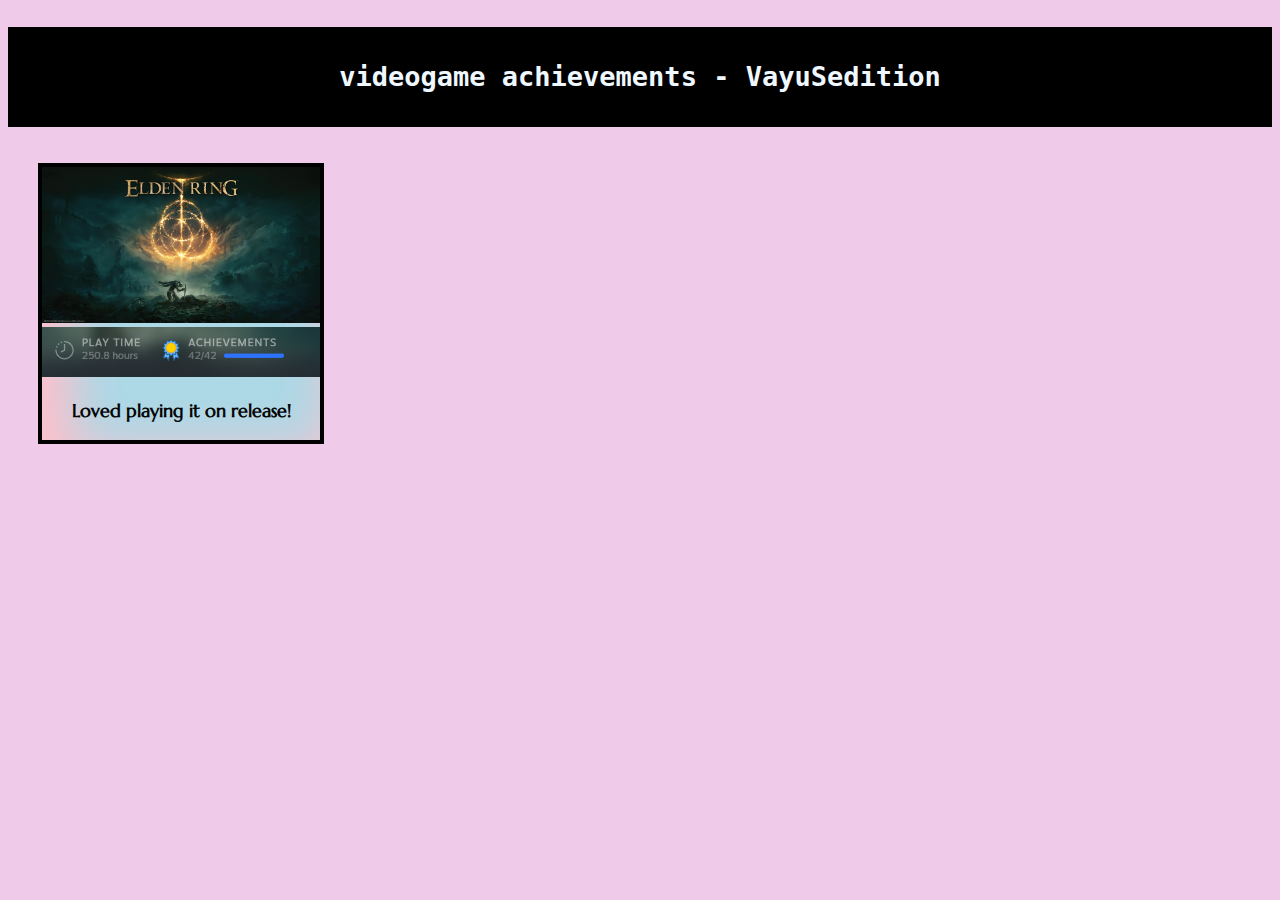
==== index.html @ 38273b82 "Img path fix" ====
<!DOCTYPE html>
<html>
    <head>
        <title>Mosaic of Achievements</title>
        <link rel="stylesheet" href="index.css">
        <link href="https://fonts.googleapis.com/css2?family=Marcellus&display=swap" rel="stylesheet">
    </head>
    <body>
        <div class="header">
            <p class="title">videogame achievements - VayuSedition</p>
        </div>
        <br><br>
        <div class="grid">
            <div class="elden">
                <img src="images/eldenRing.jpg" alt="Elden" class="image">
                <img src="images/eldenAchiv2.png" alt="Elden Achiv" class="image">
                <p class="cardText">Loved playing it on release!</p>
            </div>
        </div>
    </body>
</html>
---- index.css ----
/* Import fonts here*/
@font-face {
  font-family: OptimusPrinceps;
  src: url(OptimusPrinceps.ttf);
}

.header {
  position:sticky;
  background-color: black;
  height: 100px;
  width: 100%;
}

body {
  background-color:rgb(239, 203, 233);
}

.title {
  color: aliceblue;
  text-align: center;
  font-size: 27px;
  font-family: monospace;
  font-weight: bolder;
  line-height: 100px;
}
/* .author {
  font-size: 20px;
  font-family: monospace;
} */

.grid {
  margin-left: 30px;
  margin-right: 30px;
  display: grid;
  grid-template-columns: repeat(4, minmax(0,1fr));
  gap: 20px;
}

.elden {
  background-color:lightblue;
  grid-column:1;
  grid-row: 1;
  box-shadow: 20px 20px 50px 10px pink inset;
  border: 4px black solid;
}

.elden:hover {
  box-shadow: 7px 7px 7px rgba(33,33,33,.2);
}

/* random stuff */
.cardText {
  font-family: Marcellus;
  text-align: center;
  font-size: 18px;
  color: rgb(4, 5, 5);
  font-weight: bold;

  
}
.image {
  width: 100%;
}
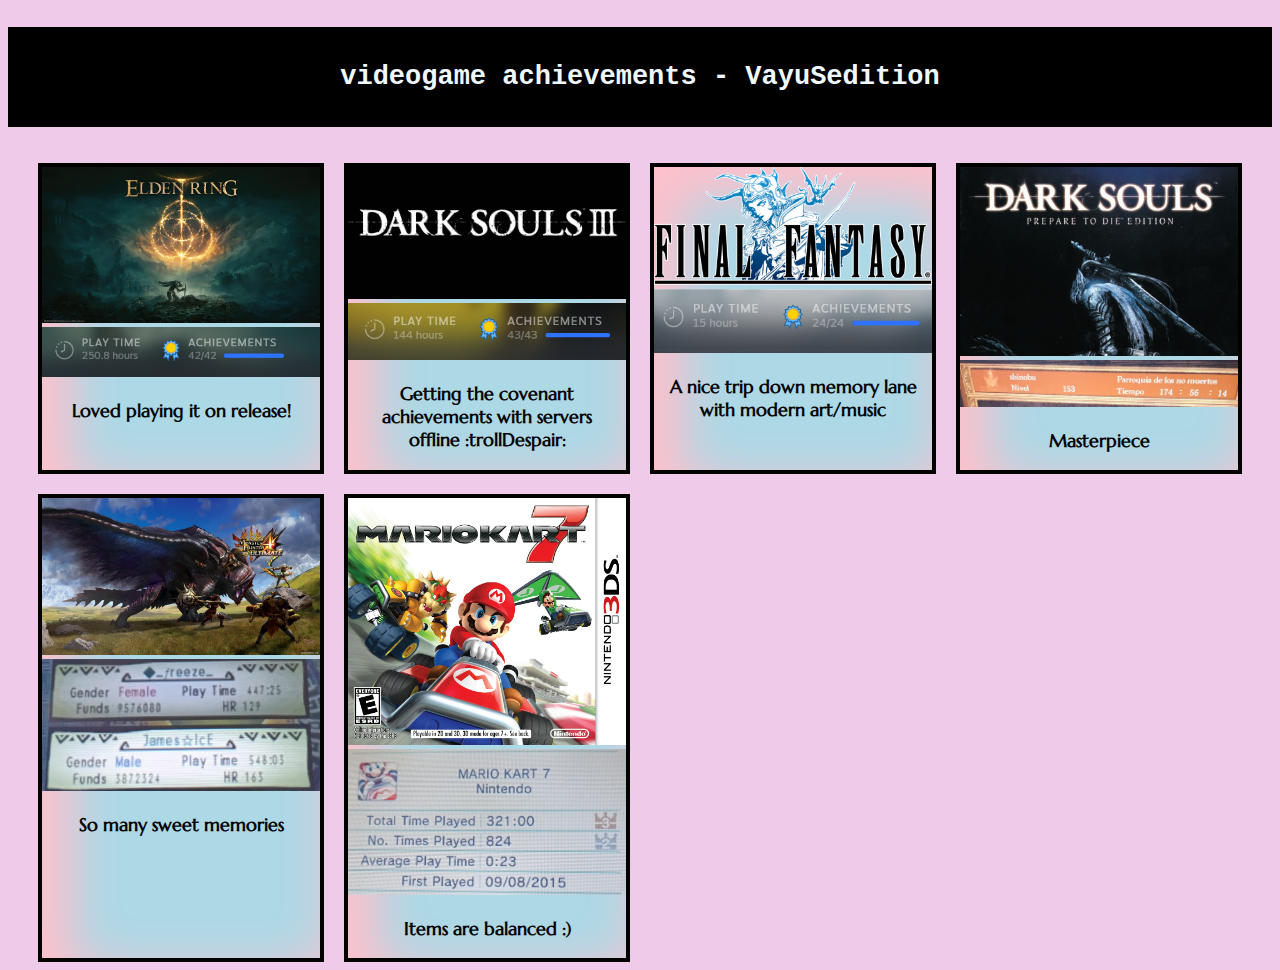
==== commit 0cc42704: "Added games to library" ====
--- a/index.html
+++ b/index.html
@@ -4,6 +4,7 @@
         <title>Mosaic of Achievements</title>
         <link rel="stylesheet" href="index.css">
         <link href="https://fonts.googleapis.com/css2?family=Marcellus&display=swap" rel="stylesheet">
+        <link rel="icon" type="image/png" href="icon/favicon-32x32.png" sizes="32x32" />
     </head>
     <body>
         <div class="header">
@@ -16,6 +17,32 @@
                 <img src="images/eldenAchiv2.png" alt="Elden Achiv" class="image">
                 <p class="cardText">Loved playing it on release!</p>
             </div>
+            <div class="ds3">
+                <img src="images/ds3Logo.jpg" alt="ds3" class="image">
+                <img src="images/ds3Achiv.png" alt="ds3 Achiv" class="image">
+                <p class="cardText">Getting the covenant achievements with 
+                servers offline :trollDespair:</p>
+            </div>
+            <div class="ff1">
+                <img src="images/ff1Logo.png" alt="ff1" class="image">
+                <img src="images/ff1Achiv.png" alt="ff1 Achiv" class="image">
+                <p class="cardText">A nice trip down memory lane with modern art/music</p>
+            </div>
+            <div class="ds1">
+                <img src="images/ds1ptdeCover2.jpg" alt="ds1" class="image">
+                <img src="images/ds1ptdeAchiv.jpg" alt="ds1ptdeAchiv" class="image">
+                <p class="cardText"> Masterpiece </p>
+            </div>
+            <div class="mh4u">
+                <img src="images/mh4uCover.png" alt="mh4u" class="image">
+                <img src="images/mh4uAchiv.jpg" alt="mh4uAchiv" class="image">
+                <p class="cardText"> So many sweet memories </p>
+            </div>
+            <div class="mk7">
+                <img src="images/mk7Cover.jpg" alt="mk7" class="image">
+                <img src="images/mk7Achiv.jpg" alt="mk7Achiv" class="image">
+                <p class="cardText"> Items are balanced :) </p>
+            </div>
         </div>
     </body>
 </html>
--- a/index.css
+++ b/index.css
@@ -48,6 +48,65 @@
   box-shadow: 7px 7px 7px rgba(33,33,33,.2);
 }
 
+.ds3 {
+  background-color:lightblue;
+  grid-column:2;
+  grid-row: 1;
+  box-shadow: 20px 20px 50px 10px pink inset;
+  border: 4px black solid;
+}
+
+.ds3:hover {
+  box-shadow: 7px 7px 7px rgba(33,33,33,.2);
+}
+
+.ff1 {
+  background-color:lightblue;
+  grid-column:3;
+  grid-row: 1;
+  box-shadow: 20px 20px 50px 10px pink inset;
+  border: 4px black solid;
+}
+
+.ff1:hover {
+  box-shadow: 7px 7px 7px rgba(33,33,33,.2);
+}
+
+.ds1 {
+  background-color:lightblue;
+  grid-column:4;
+  grid-row: 1;
+  box-shadow: 20px 20px 50px 10px pink inset;
+  border: 4px black solid;
+}
+
+.ds1:hover {
+  box-shadow: 7px 7px 7px rgba(33,33,33,.2);
+}
+
+.mh4u {
+  background-color:lightblue;
+  grid-column:1;
+  grid-row: 2;
+  box-shadow: 20px 20px 50px 10px pink inset;
+  border: 4px black solid;
+}
+
+.mh4u:hover {
+  box-shadow: 7px 7px 7px rgba(33,33,33,.2);
+}
+
+.mk7 {
+  background-color:lightblue;
+  grid-column:2;
+  grid-row: 2;
+  box-shadow: 20px 20px 50px 10px pink inset;
+  border: 4px black solid;
+}
+
+.mk7:hover {
+  box-shadow: 7px 7px 7px rgba(33,33,33,.2);
+}
 /* random stuff */
 .cardText {
   font-family: Marcellus;
@@ -55,8 +114,8 @@
   font-size: 18px;
   color: rgb(4, 5, 5);
   font-weight: bold;
-
-  
+  margin-left: 10px;
+  margin-right: 10px;
 }
 .image {
   width: 100%;
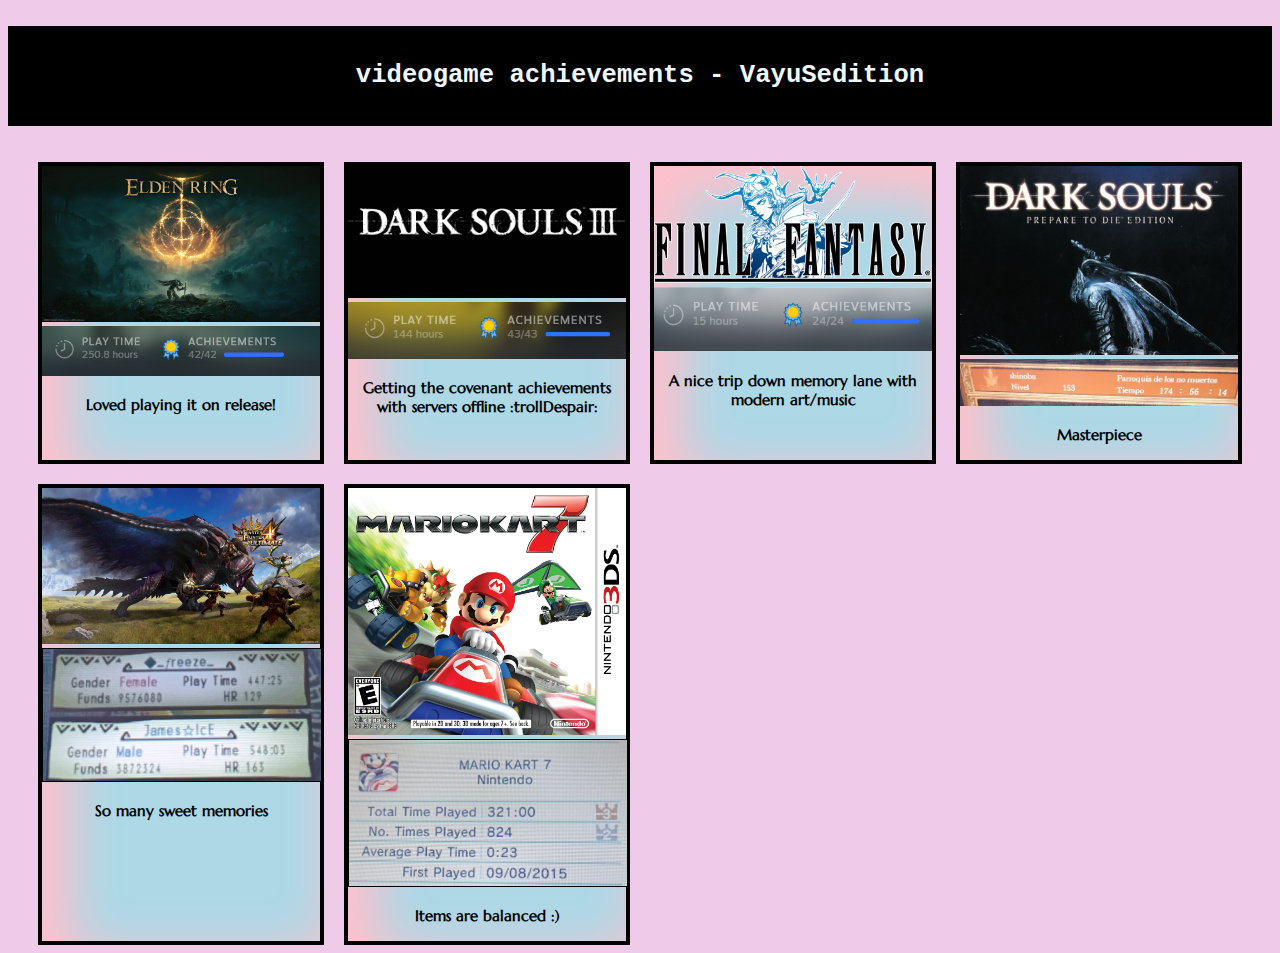
==== commit 901588f7: "Added new css class for low quality images" ====
--- a/index.html
+++ b/index.html
@@ -35,12 +35,12 @@
             </div>
             <div class="mh4u">
                 <img src="images/mh4uCover.png" alt="mh4u" class="image">
-                <img src="images/mh4uAchiv.jpg" alt="mh4uAchiv" class="image">
+                <img src="images/mh4uAchiv.jpg" alt="mh4uAchiv" class="imageLowQ">
                 <p class="cardText"> So many sweet memories </p>
             </div>
             <div class="mk7">
                 <img src="images/mk7Cover.jpg" alt="mk7" class="image">
-                <img src="images/mk7Achiv.jpg" alt="mk7Achiv" class="image">
+                <img src="images/mk7Achiv.jpg" alt="mk7Achiv" class="imageLowQ">
                 <p class="cardText"> Items are balanced :) </p>
             </div>
         </div>
--- a/index.css
+++ b/index.css
@@ -18,7 +18,7 @@
 .title {
   color: aliceblue;
   text-align: center;
-  font-size: 27px;
+  font-size: 2vw;
   font-family: monospace;
   font-weight: bolder;
   line-height: 100px;
@@ -111,7 +111,7 @@
 .cardText {
   font-family: Marcellus;
   text-align: center;
-  font-size: 18px;
+  font-size: 1.2vw;
   color: rgb(4, 5, 5);
   font-weight: bold;
   margin-left: 10px;
@@ -119,4 +119,9 @@
 }
 .image {
   width: 100%;
+}
+
+.imageLowQ {
+  width: 100%;
+  border: 1px black solid;
 }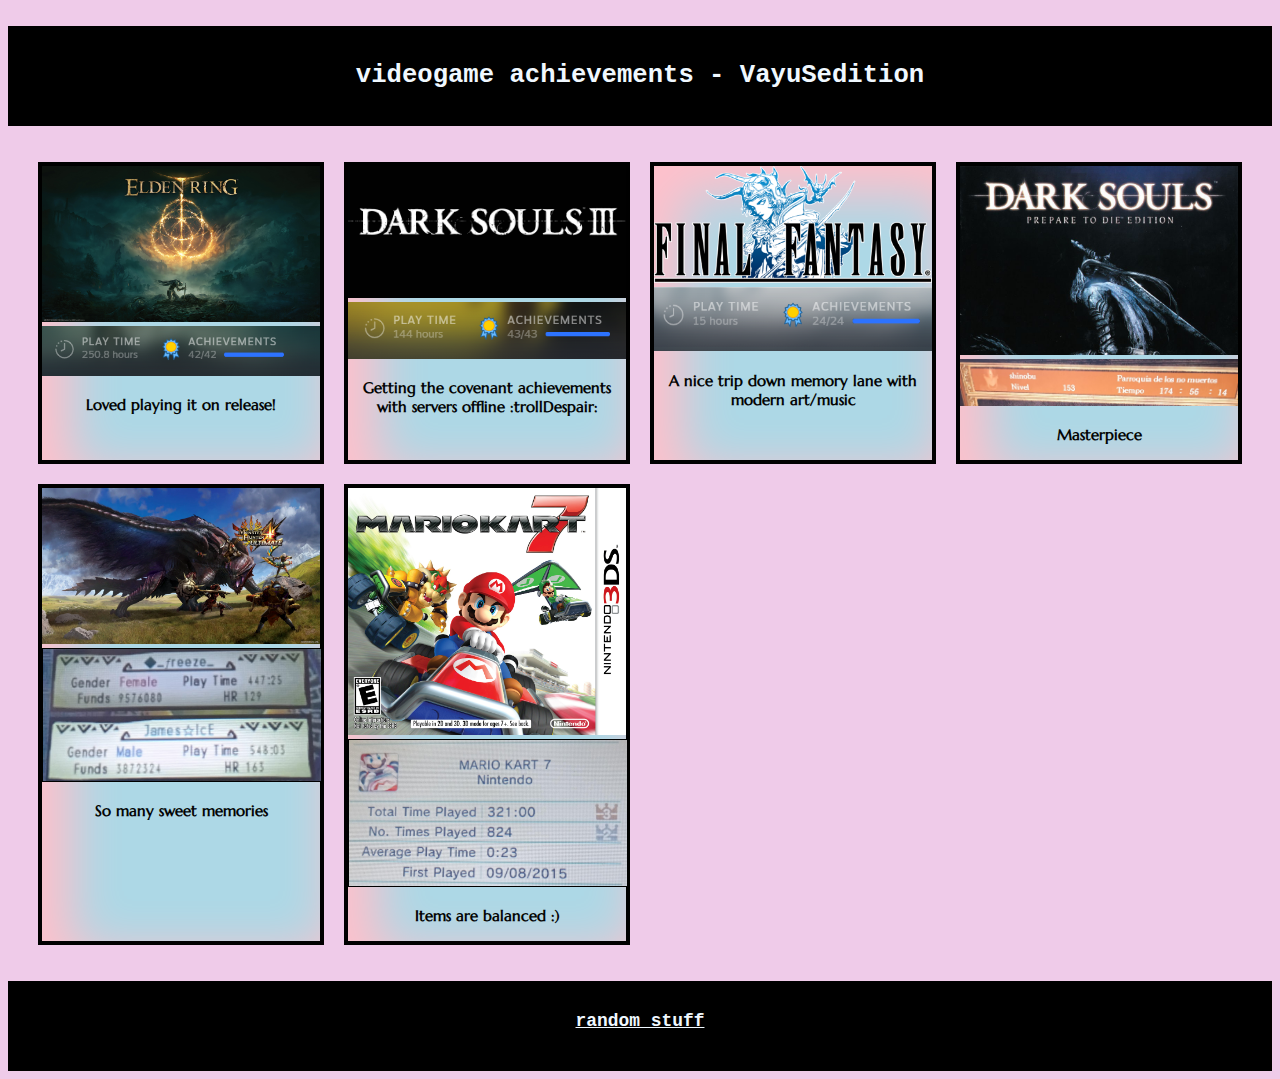
==== commit 462f29d1: "Added a footer with a link to a html skybox" ====
--- a/index.html
+++ b/index.html
@@ -44,5 +44,9 @@
                 <p class="cardText"> Items are balanced :) </p>
             </div>
         </div>
+        <br><br>
+        <div class="footer">
+            <a class="footerLink" href="skybox/index.html" target="_blank" rel="noopener noreferrer">random stuff</a>
+        </div>
     </body>
 </html>
--- a/index.css
+++ b/index.css
@@ -8,6 +8,13 @@
   position:sticky;
   background-color: black;
   height: 100px;
+  width: 100%;
+}
+
+.footer {
+  position:sticky;
+  background-color: black;
+  height: 90px;
   width: 100%;
 }
 
@@ -22,6 +29,15 @@
   font-family: monospace;
   font-weight: bolder;
   line-height: 100px;
+}
+.footerLink {
+  color: aliceblue;
+  display: block;
+  text-align: center;
+  line-height: 80px;
+  font-size: 1.4vw;
+  font-family: monospace;
+  font-weight: bolder;
 }
 /* .author {
   font-size: 20px;
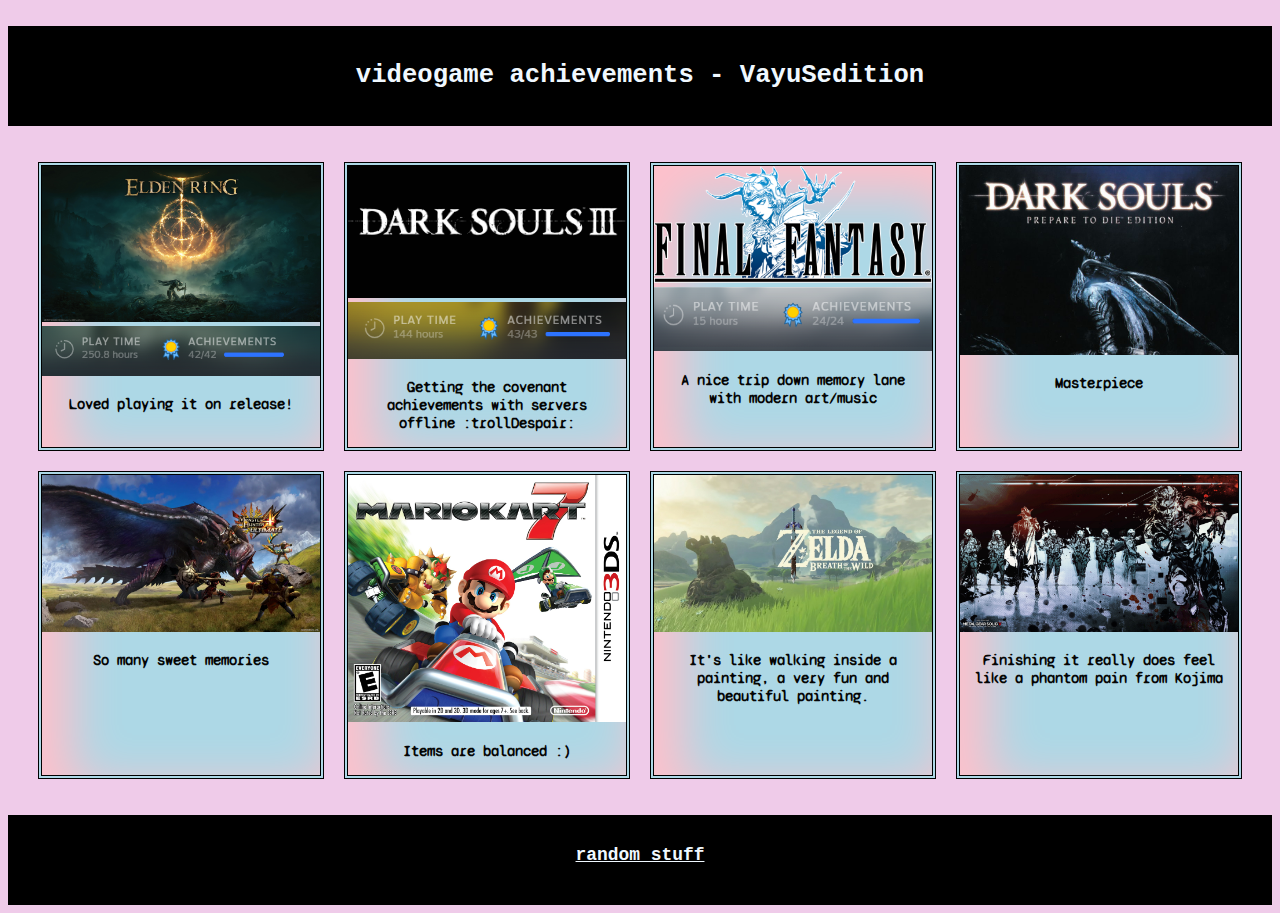
==== commit 7e8a3544: "More cards" ====
--- a/index.html
+++ b/index.html
@@ -4,6 +4,7 @@
         <title>Mosaic of Achievements</title>
         <link rel="stylesheet" href="index.css">
         <link href="https://fonts.googleapis.com/css2?family=Marcellus&display=swap" rel="stylesheet">
+        <link href='https://fonts.googleapis.com/css?family=Syne Mono' rel='stylesheet'>
         <link rel="icon" type="image/png" href="icon/favicon-32x32.png" sizes="32x32" />
     </head>
     <body>
@@ -30,18 +31,26 @@
             </div>
             <div class="ds1">
                 <img src="images/ds1ptdeCover2.jpg" alt="ds1" class="image">
-                <img src="images/ds1ptdeAchiv.jpg" alt="ds1ptdeAchiv" class="image">
+                <!-- <img src="images/ds1ptdeAchiv.jpg" alt="ds1ptdeAchiv" class="image"> -->
                 <p class="cardText"> Masterpiece </p>
             </div>
             <div class="mh4u">
                 <img src="images/mh4uCover.png" alt="mh4u" class="image">
-                <img src="images/mh4uAchiv.jpg" alt="mh4uAchiv" class="imageLowQ">
+                <!-- <img src="images/mh4uAchiv.jpg" alt="mh4uAchiv" class="imageLowQ"> -->
                 <p class="cardText"> So many sweet memories </p>
             </div>
             <div class="mk7">
-                <img src="images/mk7Cover.jpg" alt="mk7" class="image">
-                <img src="images/mk7Achiv.jpg" alt="mk7Achiv" class="imageLowQ">
+                <img src="images/mk7Cover.jpg" alt="mk7" title="Blue Shell 7" class="image">
+                <!-- <img src="images/mk7Achiv.jpg" alt="mk7Achiv" class="imageLowQ"> -->
                 <p class="cardText"> Items are balanced :) </p>
+            </div>
+            <div class="botw">
+                <img src="images/botwCover.jpg" alt="botw" class="image">
+                <p class="cardText"> It's like walking inside a painting, a very fun and beautiful painting.</p>
+            </div>
+            <div class="mgsV">
+                <img src="images/mgsVCover.jpg" alt="mgsV" title="Metal Gear Solid V: The Phantom Pain" class="image">
+                <p class="cardText"> Finishing it really does feel like a phantom pain from Kojima</p>
             </div>
         </div>
         <br><br>
--- a/index.css
+++ b/index.css
@@ -57,7 +57,7 @@
   grid-column:1;
   grid-row: 1;
   box-shadow: 20px 20px 50px 10px pink inset;
-  border: 4px black solid;
+  border: 4px black double;
 }
 
 .elden:hover {
@@ -69,7 +69,7 @@
   grid-column:2;
   grid-row: 1;
   box-shadow: 20px 20px 50px 10px pink inset;
-  border: 4px black solid;
+  border: 4px black double;
 }
 
 .ds3:hover {
@@ -81,7 +81,7 @@
   grid-column:3;
   grid-row: 1;
   box-shadow: 20px 20px 50px 10px pink inset;
-  border: 4px black solid;
+  border: 4px black double;
 }
 
 .ff1:hover {
@@ -93,7 +93,7 @@
   grid-column:4;
   grid-row: 1;
   box-shadow: 20px 20px 50px 10px pink inset;
-  border: 4px black solid;
+  border: 4px black double;
 }
 
 .ds1:hover {
@@ -105,7 +105,7 @@
   grid-column:1;
   grid-row: 2;
   box-shadow: 20px 20px 50px 10px pink inset;
-  border: 4px black solid;
+  border: 4px black double;
 }
 
 .mh4u:hover {
@@ -117,15 +117,39 @@
   grid-column:2;
   grid-row: 2;
   box-shadow: 20px 20px 50px 10px pink inset;
-  border: 4px black solid;
+  border: 4px black double;
 }
 
 .mk7:hover {
   box-shadow: 7px 7px 7px rgba(33,33,33,.2);
 }
+
+.botw {
+  background-color:lightblue;
+  grid-column:3;
+  grid-row: 2;
+  box-shadow: 20px 20px 50px 10px pink inset;
+  border: 4px black double;
+}
+
+.botw:hover {
+  box-shadow: 7px 7px 7px rgba(33,33,33,.2);
+}
+
+.mgsV {
+  background-color:lightblue;
+  grid-column:4;
+  grid-row: 2;
+  box-shadow: 20px 20px 50px 10px pink inset;
+  border: 4px black double;
+}
+
+.mgsV:hover {
+  box-shadow: 7px 7px 7px rgba(33,33,33,.2);
+}
 /* random stuff */
 .cardText {
-  font-family: Marcellus;
+  font-family: 'Syne Mono';
   text-align: center;
   font-size: 1.2vw;
   color: rgb(4, 5, 5);
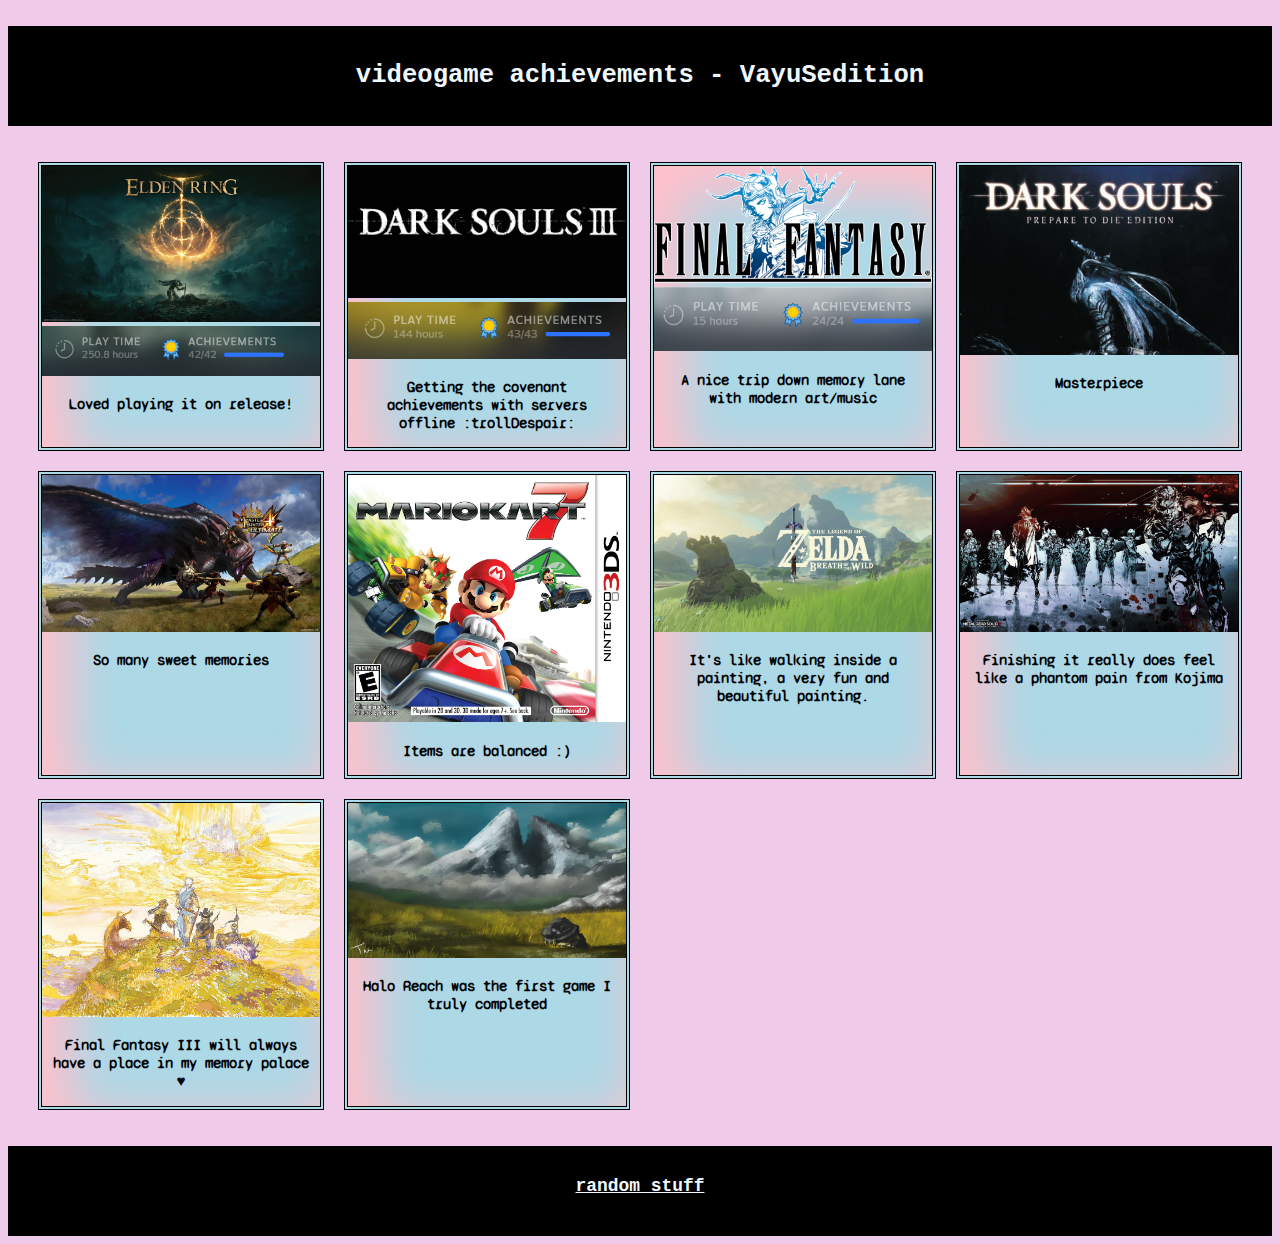
==== commit c07fa0ad: "Even more cards!" ====
--- a/index.html
+++ b/index.html
@@ -52,6 +52,14 @@
                 <img src="images/mgsVCover.jpg" alt="mgsV" title="Metal Gear Solid V: The Phantom Pain" class="image">
                 <p class="cardText"> Finishing it really does feel like a phantom pain from Kojima</p>
             </div>
+            <div class="ff3">
+                <img src="images/ff3Art.jpg" alt="ff3" title="Final Fantasy 3" class="image">
+                <p class="cardText"> Final Fantasy III will always have a place in my memory palace ♥</p>
+            </div>
+            <div class="reach">
+                <img src="images/haloReachEnding2.jpg" alt="ff3" title="Halo Reach" class="image">
+                <p class="cardText"> Halo Reach was the first game I truly completed</p>
+            </div>
         </div>
         <br><br>
         <div class="footer">
--- a/index.css
+++ b/index.css
@@ -147,6 +147,31 @@
 .mgsV:hover {
   box-shadow: 7px 7px 7px rgba(33,33,33,.2);
 }
+
+.ff3 {
+  background-color:lightblue;
+  grid-column:1;
+  grid-row: 3;
+  box-shadow: 20px 20px 50px 10px pink inset;
+  border: 4px black double;
+}
+
+.ff3:hover {
+  box-shadow: 7px 7px 7px rgba(33,33,33,.2);
+}
+
+.reach {
+  background-color:lightblue;
+  grid-column:2;
+  grid-row: 3;
+  box-shadow: 20px 20px 50px 10px pink inset;
+  border: 4px black double;
+}
+
+.reach:hover {
+  box-shadow: 7px 7px 7px rgba(33,33,33,.2);
+}
+
 /* random stuff */
 .cardText {
   font-family: 'Syne Mono';
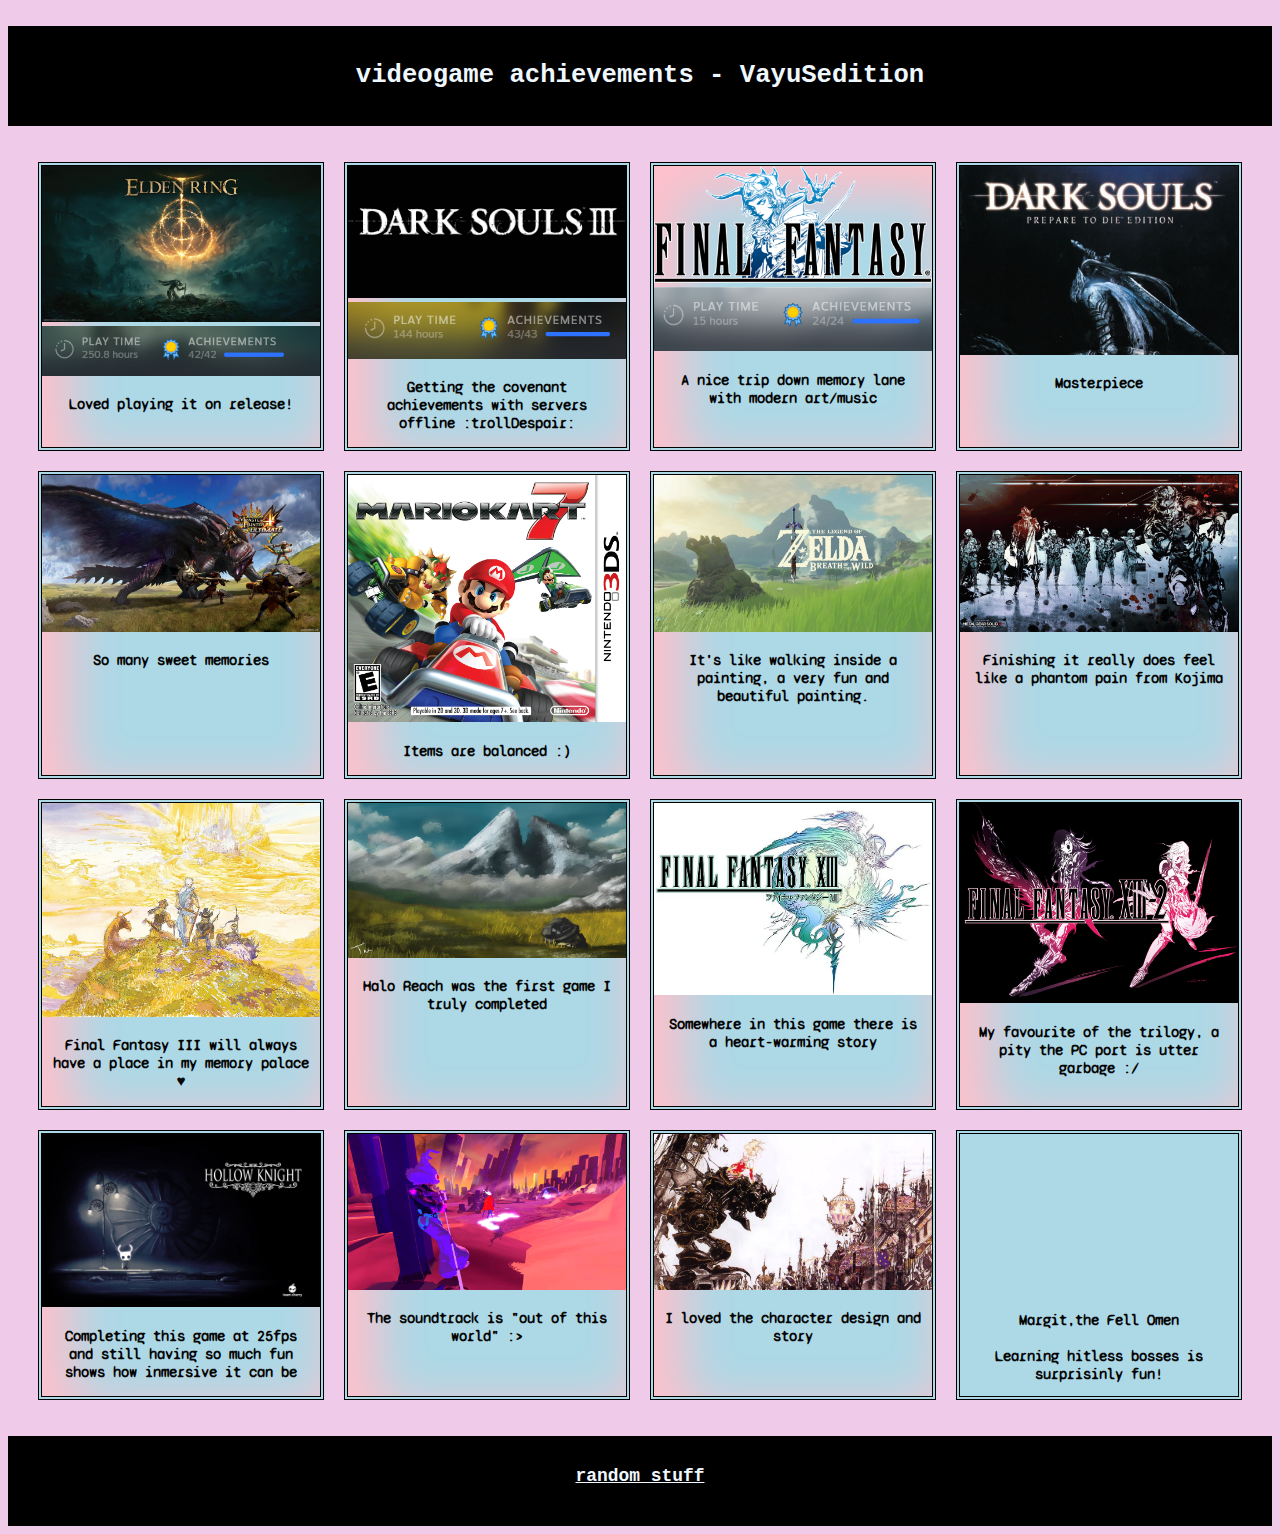
==== commit 5b9dacdf: "More games" ====
--- a/index.html
+++ b/index.html
@@ -60,6 +60,30 @@
                 <img src="images/haloReachEnding2.jpg" alt="ff3" title="Halo Reach" class="image">
                 <p class="cardText"> Halo Reach was the first game I truly completed</p>
             </div>
+			<div class="ff13">
+                <img src="images/ff13Logo.png" alt="ff13" title="Final Fantasy XIII" class="image">
+                <p class="cardText"> Somewhere in this game there is a heart-warming story </p>
+            </div>
+			<div class="ff13-2">
+                <img src="images/ff13-2Logo.jpg" alt="ff13-2" title="Final Fantasy XIII-2" class="image">
+                <p class="cardText"> My favourite of the trilogy, a pity the PC port is utter garbage :/ </p>
+            </div>
+			<div class="hk">
+                <img src="images/hkLogo.jpg" alt="Hollow Knight" title="Hollow Knight" class="image">
+                <p class="cardText"> Completing this game at 25fps and still having so much fun shows how inmersive it can be </p>
+            </div>
+			<div class="furi">
+                <img src="images/furiLogo.png" alt="Furi" title="Furi" class="image">
+                <p class="cardText"> The soundtrack is "out of this world" :> </p>
+            </div>
+			<div class="ff6">
+                <img src="images/ff6Logo.jpg" alt="Final Fantasy 6" title="Final Fantasy 6 Original" class="image">
+                <p class="cardText"> I loved the character design and story </p>
+            </div>
+			<div class="video">
+                <iframe class="videoEmbed" src="https://www.youtube.com/embed/uBEL9kYxJ1w" title="YouTube video player" frameborder="0" allow="accelerometer; autoplay; clipboard-write; encrypted-media; gyroscope; picture-in-picture" allowfullscreen></iframe>
+                <p class="cardText"> Margit,the Fell Omen <br><br> Learning hitless bosses is surprisinly fun! </p>
+            </div>
         </div>
         <br><br>
         <div class="footer">
--- a/index.css
+++ b/index.css
@@ -172,6 +172,76 @@
   box-shadow: 7px 7px 7px rgba(33,33,33,.2);
 }
 
+.ff13 {
+  background-color:lightblue;
+  grid-column:3;
+  grid-row: 3;
+  box-shadow: 20px 20px 50px 10px pink inset;
+  border: 4px black double;
+}
+
+.ff13:hover {
+  box-shadow: 7px 7px 7px rgba(33,33,33,.2);
+}
+
+.ff13-2 {
+  background-color:lightblue;
+  grid-column:4;
+  grid-row: 3;
+  box-shadow: 20px 20px 50px 10px pink inset;
+  border: 4px black double;
+}
+
+.ff13-2:hover {
+  box-shadow: 7px 7px 7px rgba(33,33,33,.2);
+}
+
+.hk {
+  background-color:lightblue;
+  grid-column:1;
+  grid-row: 4;
+  box-shadow: 20px 20px 50px 10px pink inset;
+  border: 4px black double;
+}
+
+.hk:hover {
+  box-shadow: 7px 7px 7px rgba(33,33,33,.2);
+}
+
+.furi {
+  background-color:lightblue;
+  grid-column:2;
+  grid-row: 4;
+  box-shadow: 20px 20px 50px 10px pink inset;
+  border: 4px black double;
+}
+
+.furi:hover {
+  box-shadow: 7px 7px 7px rgba(33,33,33,.2);
+}
+
+.ff6 {
+  background-color:lightblue;
+  grid-column:3;
+  grid-row: 4;
+  box-shadow: 20px 20px 50px 10px pink inset;
+  border: 4px black double;
+}
+
+.ff6:hover {
+  box-shadow: 7px 7px 7px rgba(33,33,33,.2);
+}
+
+.video {
+	background-color: lightblue;
+	grid-column: 4;
+	grid-row: 4;
+	border: 4px black double;
+}
+
+.video:hover {
+  box-shadow: 7px 7px 7px rgba(33,33,33,.2);
+}
 /* random stuff */
 .cardText {
   font-family: 'Syne Mono';
@@ -186,6 +256,11 @@
   width: 100%;
 }
 
+.videoEmbed {
+	width: 100%;
+	height: 60%;
+}
+
 .imageLowQ {
   width: 100%;
   border: 1px black solid;
